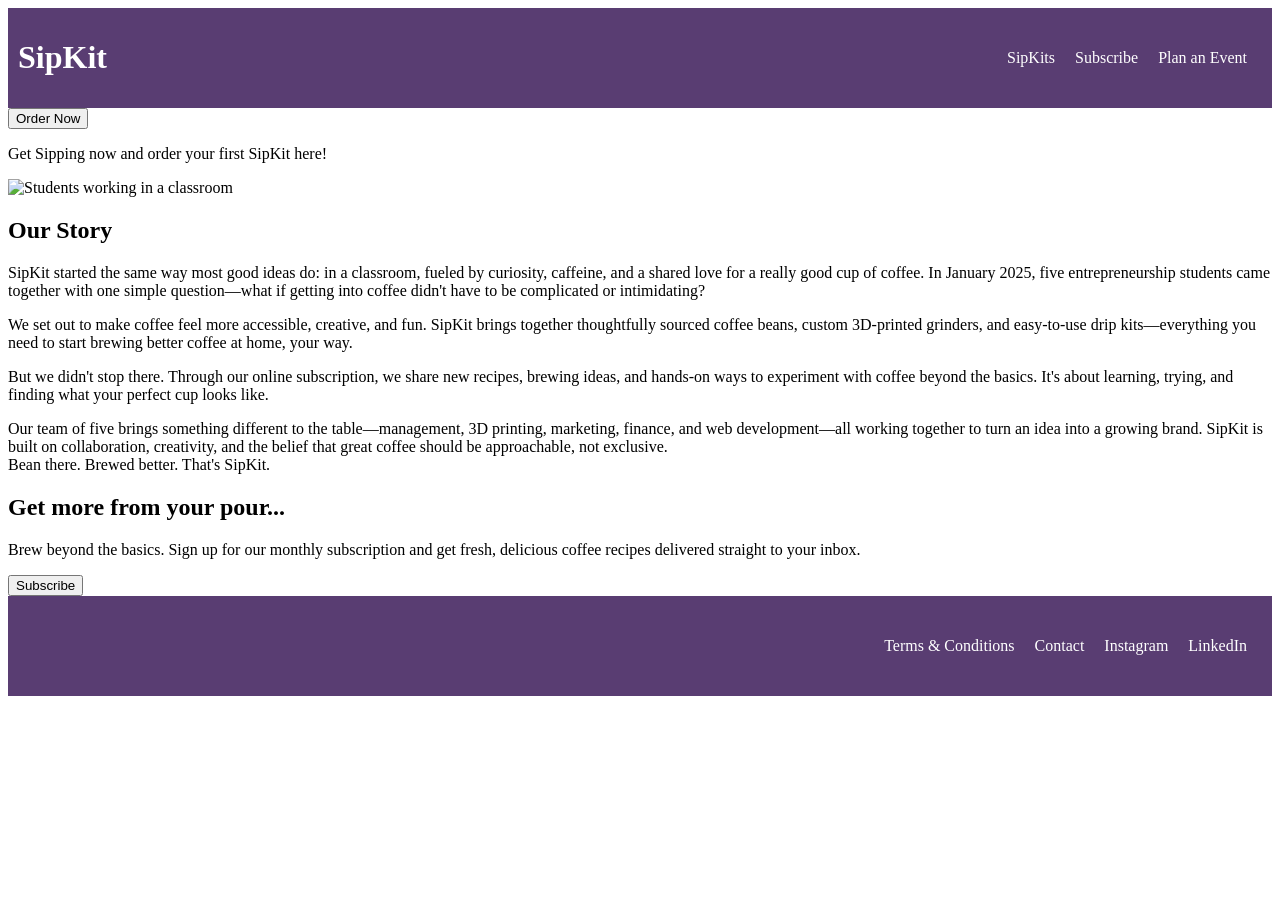
==== index.html @ 4c6873ad "Initial HTml and basic Css" ====
<!DOCTYPE html>
<html lang="en">
<head>
    <meta charset="UTF-8">
    <meta name="viewport" content="width=device-width, initial-scale=1.0">
    <link rel="stylesheet" href="styles.css">
    <title>Sipkit | Home</title>
</head>
<body>
    <header>
        <h1>SipKit</h1>
        <nav>
            <ul>
                <li><a href="sipkits.html">SipKits</a></li>
                <li><a href="subscribe.html">Subscribe</a></li>
                <li><a href="contact.html">Plan an Event</a></li>
            </ul>
        </nav>
    </header>
    <main>
        <hero>
            <div>
                <button class="hero-btn">Order Now</button>
                <p class="subtitle">Get Sipping now and order your first SipKit here!</p>
            </div>
        </hero>
        <section class="our-story">
                <img src="assets/our-story.png" alt="Students working in a classroom">
                <div>
                    <h2>Our Story</h2>
                    <p>SipKit started the same way most good ideas do: in a classroom, fueled by curiosity, caffeine, and a shared love for a really good cup of coffee. In January 2025, five entrepreneurship students came together with one simple question—what if getting into coffee didn't have to be complicated or intimidating?</p>
                    <p>We set out to make coffee feel more accessible, creative, and fun. SipKit brings together thoughtfully sourced coffee beans, custom 3D-printed grinders, and easy-to-use drip kits—everything you need to start brewing better coffee at home, your way.</p>
                    <p>But we didn't stop there. Through our online subscription, we share new recipes, brewing ideas, and hands-on ways to experiment with coffee beyond the basics. It's about learning, trying, and finding what your perfect cup looks like.</p>
                    <p>Our team of five brings something different to the table—management, 3D printing, marketing, finance, and web development—all working together to turn an idea into a growing brand. SipKit is built on collaboration, creativity, and the belief that great coffee should be approachable, not exclusive. <br> Bean there. Brewed better. That's SipKit.</p>
                </div>
        </section>
        <section class="cta-section">
            <div class="cta-content">
                <h2>Get more from your pour...</h2>
                <p>Brew beyond the basics. Sign up for our monthly subscription and get fresh, delicious coffee recipes delivered straight to your inbox.</p>
                <button class="cta-btn">Subscribe</button>
            </div>
        </section>
    </main>
    <footer>
        <nav class="footer-nav">
            <ul>
                <li><a href="">Terms & Conditions</a></li>
                <li><a href="">Contact</a></li>
                <li><a href="">Instagram</a></li>
                <li><a href="">LinkedIn</a></li>
            </ul>
        </nav>
    </footer>
</body>
</html>
---- styles.css ----
:root {
  /* Colors */
  --primary-purple: #593D72;
  --primary-background: #F9F4E9;
  --white: white;
}

header{
    display: flex;
    justify-content: space-between;
    background-color: var(--primary-purple);
    color: var(--white);
    margin: 0;
    padding: 10px;
}

nav{
    margin: 15px;
}

nav ul{
    display: flex;
    list-style: none;
    gap: 20px;
    color: var(--white);
}

a{
    text-decoration: none;
    color: var(--white);
}

footer{
    background-color: var(--primary-purple);
    color: var(--white);
    text-align: right;
    padding: 10px;
    display: flex;
    justify-content: flex-end;
}
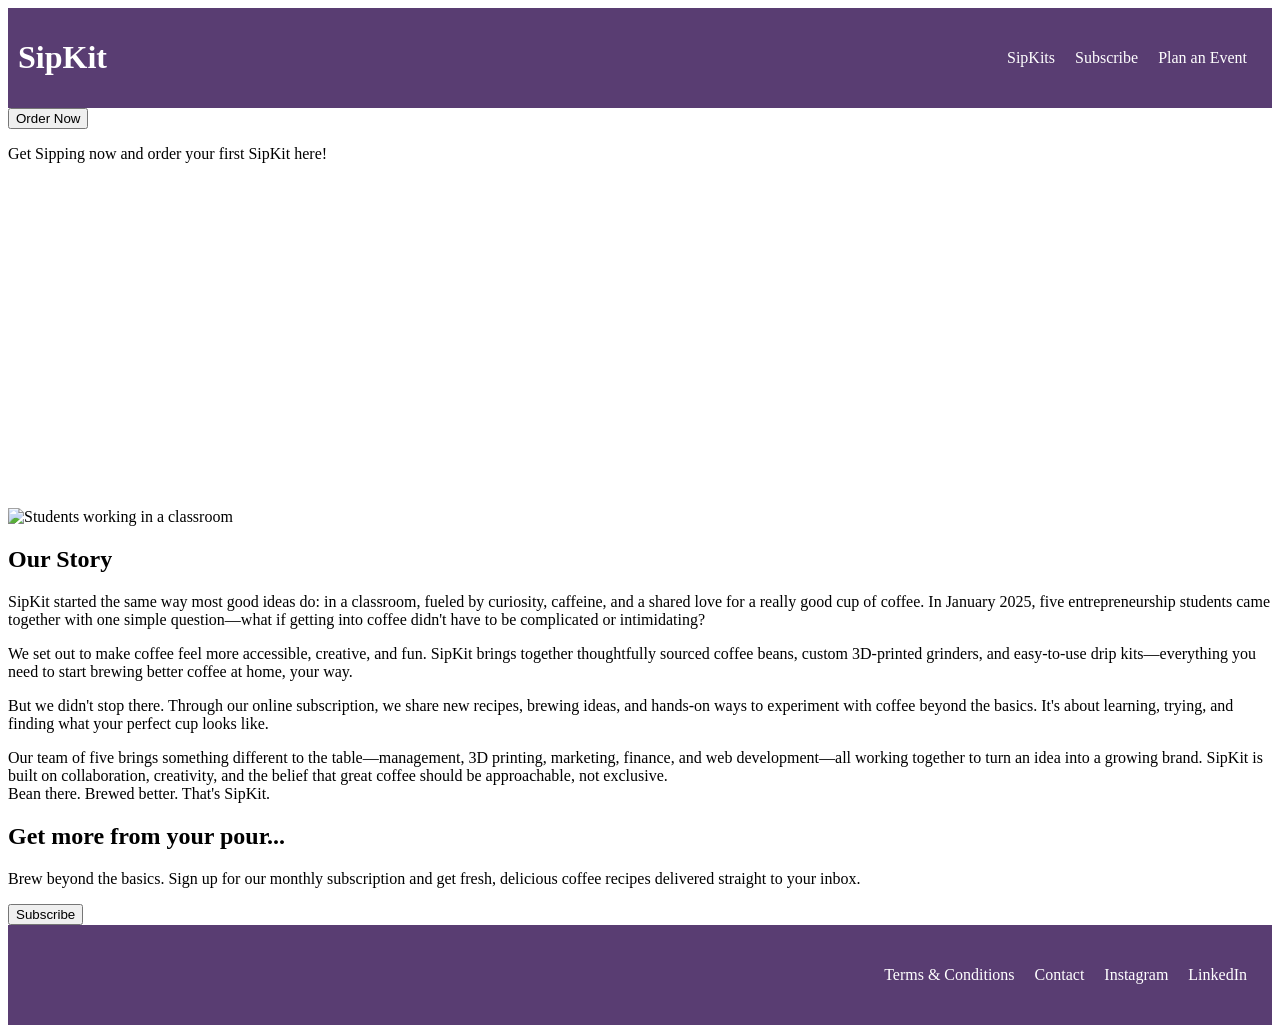
==== commit 659aa347: "image addition" ====
--- a/index.html
+++ b/index.html
@@ -18,7 +18,7 @@
         </nav>
     </header>
     <main>
-        <hero>
+        <hero class="hero">
             <div>
                 <button class="hero-btn">Order Now</button>
                 <p class="subtitle">Get Sipping now and order your first SipKit here!</p>
--- a/styles.css
+++ b/styles.css
@@ -29,6 +29,16 @@
     text-decoration: none;
     color: var(--white);
 }
+.hero{
+    display: block; /* Custom elements are inline by default */
+  width: 100%;
+
+    background-image: url('assets/hero-image.png');
+    background-size: cover;
+    background-position: center;
+    background-repeat: no-repeat;
+    height: 400px;
+}
 
 footer{
     background-color: var(--primary-purple);
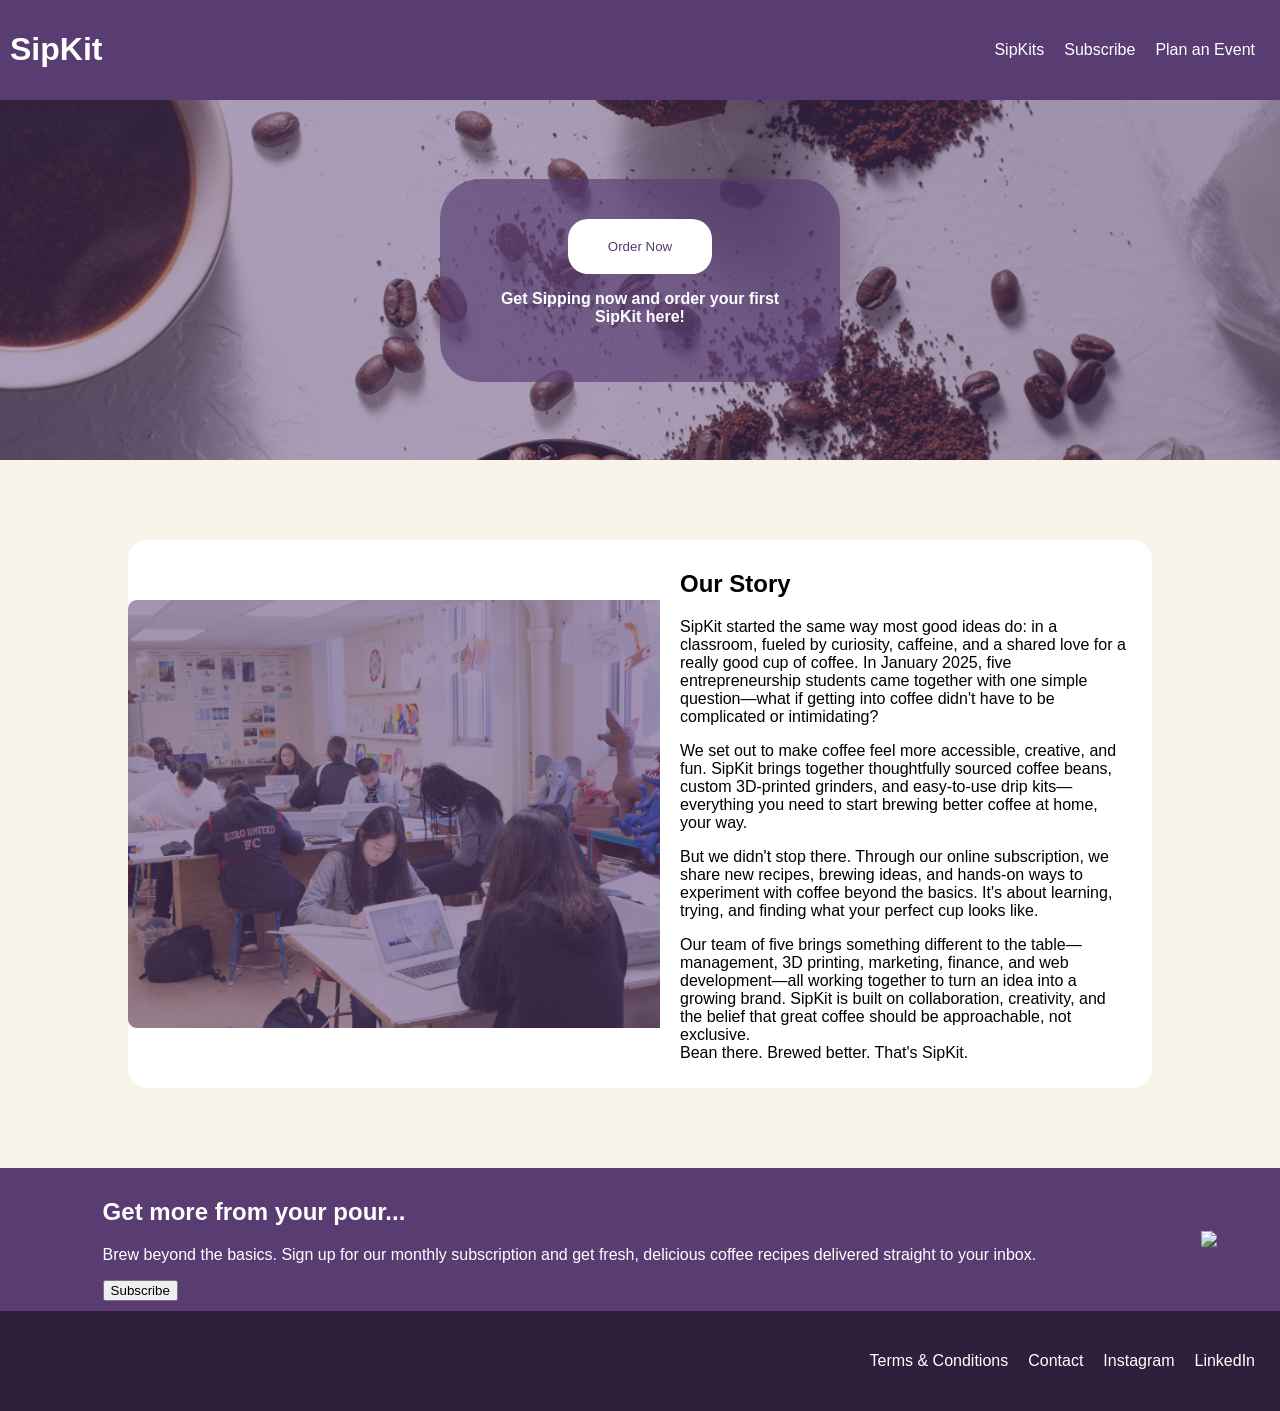
==== commit 645865ab: "sipkit fixes" ====
--- a/index.html
+++ b/index.html
@@ -12,21 +12,21 @@
         <nav>
             <ul>
                 <li><a href="sipkits.html">SipKits</a></li>
-                <li><a href="subscribe.html">Subscribe</a></li>
-                <li><a href="contact.html">Plan an Event</a></li>
+                <li><a href="#">Subscribe</a></li>
+                <li><a href="#">Plan an Event</a></li>
             </ul>
         </nav>
     </header>
     <main>
         <hero class="hero">
-            <div>
+            <div class="hero-content">
                 <button class="hero-btn">Order Now</button>
                 <p class="subtitle">Get Sipping now and order your first SipKit here!</p>
             </div>
         </hero>
         <section class="our-story">
-                <img src="assets/our-story.png" alt="Students working in a classroom">
-                <div>
+                <img src="assets/our-story-img.svg" alt="Students working in a classroom">
+                <div class="story-content">
                     <h2>Our Story</h2>
                     <p>SipKit started the same way most good ideas do: in a classroom, fueled by curiosity, caffeine, and a shared love for a really good cup of coffee. In January 2025, five entrepreneurship students came together with one simple question—what if getting into coffee didn't have to be complicated or intimidating?</p>
                     <p>We set out to make coffee feel more accessible, creative, and fun. SipKit brings together thoughtfully sourced coffee beans, custom 3D-printed grinders, and easy-to-use drip kits—everything you need to start brewing better coffee at home, your way.</p>
@@ -40,6 +40,7 @@
                 <p>Brew beyond the basics. Sign up for our monthly subscription and get fresh, delicious coffee recipes delivered straight to your inbox.</p>
                 <button class="cta-btn">Subscribe</button>
             </div>
+            <img src="assets/get-more-img.svg">
         </section>
     </main>
     <footer>
--- a/styles.css
+++ b/styles.css
@@ -1,10 +1,18 @@
 :root {
   /* Colors */
   --primary-purple: #593D72;
+  --purple-fade: rgba(89, 61, 114, 0.66);
+  --purple-dark: #2E203A;
   --primary-background: #F9F4E9;
   --white: white;
 }
+body{
+    margin: 0;
+    padding: 0;
+    font-family: 'Arial', sans-serif;
+    background-color: var(--primary-background);
 
+}
 header{
     display: flex;
     justify-content: space-between;
@@ -12,8 +20,8 @@
     color: var(--white);
     margin: 0;
     padding: 10px;
+    max-height: 100px;
 }
-
 nav{
     margin: 15px;
 }
@@ -29,22 +37,136 @@
     text-decoration: none;
     color: var(--white);
 }
+
+.hero-btn{
+    padding: 20px 40px;
+    background-color: var(--white);
+    color: var(--primary-purple);
+    border-radius: 20px;
+    border: none;
+    cursor: pointer;
+}
 .hero{
-    display: block; /* Custom elements are inline by default */
-  width: 100%;
+    display: flex; /* Custom elements are inline by default */
+    width: 100%;
+    margin: auto;
+    margin-bottom: 80px;
 
-    background-image: url('assets/hero-image.png');
+    background-image: url('assets/hero-img.png');
     background-size: cover;
     background-position: center;
     background-repeat: no-repeat;
-    height: 400px;
+    height: 40vh;
+}
+.hero-content{
+    display: flex;
+    flex-direction: column;
+    align-items: center;
+    justify-content: center;
+    align-self: center;
+    color: var(--white);
+    background-color: var(--purple-fade); /* Optional: Add a semi-transparent background for better text visibility */
+
+    width: 25%;
+    padding:40px;
+    margin: auto;
+    border-radius: 40px;
+    font-weight: bold;
+    text-align: center;
+}
+
+.our-story{
+    display: flex;
+    flex-direction: row;
+    align-items: center;
+    justify-content: space-around;
+    padding:0px;
+    width: 80%;
+    margin: auto;
+    background-color: var(--white);
+    border-radius:20px;
+
+    margin-bottom: 80px;
+}
+.story-content{
+    padding: 10px 20px;
+    height: fit-content;
+}
+
+.our-story img{
+    height: 100%;
+    margin: 0;
+}
+
+.cta-section{
+    display: flex;
+    flex-direction: row;
+    align-items: center;
+    justify-content: space-around;
+    padding:0px;
+    width: 100%;
+    margin: auto;
+    background-color: var(--primary-purple);
+    color: var(--white);
+}
+
+.cta-content{
+    padding: 10px 40px;
+    height: fit-content;
 }
 
 footer{
-    background-color: var(--primary-purple);
+    background-color: var(--purple-dark);
     color: var(--white);
     text-align: right;
     padding: 10px;
     display: flex;
     justify-content: flex-end;
 }
+
+/*Sipkit Products Page*/
+
+.sipkit-products{
+    display: flex;
+    flex-direction: row;
+    align-items: center;
+    justify-content: space-around;
+    padding:0px;
+    margin: auto;
+    margin-top: 40px;
+}
+
+.info-card {
+    background-color: var(--white);
+    border-radius: 20px;
+    width: 25%;
+    display: flex;
+    flex-direction: column;
+    align-items: center;
+    gap: 20px;
+    padding: 25px; /* Add your desired padding */
+    overflow: hidden; /* Keeps the image within the border-radius */
+}
+
+.info-card img {
+    width: calc(100% + 50px); /* Counteract the left + right padding */
+    margin: -25px -25px 0 -25px; /* Pull image to the edges, only top */
+    border-radius: 20px 20px 0 0; /* Match card's top corners */
+}
+
+.product-grid{
+    display: grid;
+    grid-template-columns: 1fr 1fr;
+    gap: 20px;
+    width: 30%;
+}
+
+.product-card{
+    width: 20%;
+    background-color: var(--white);
+    margin: 0px;
+}
+
+.product-card img{
+    width: 100%;
+}
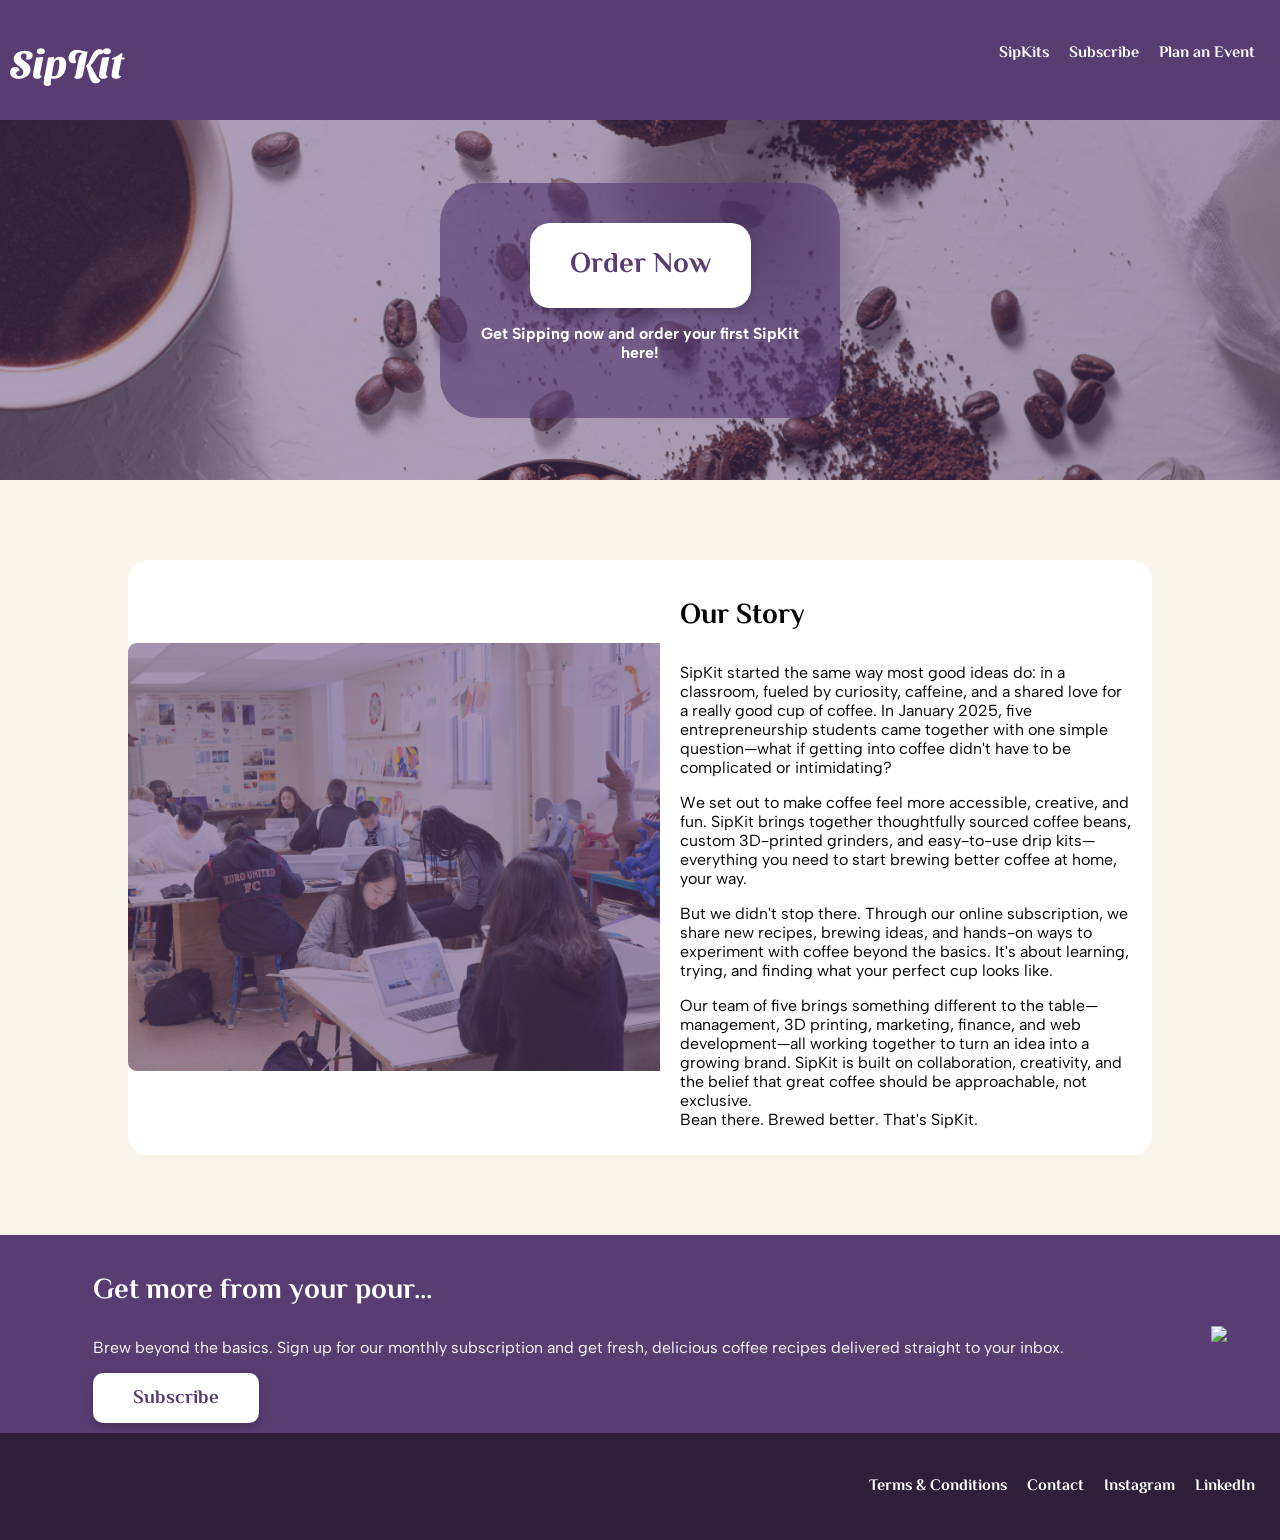
==== commit 114422f5: "product page and home page" ====
--- a/index.html
+++ b/index.html
@@ -8,7 +8,7 @@
 </head>
 <body>
     <header>
-        <h1>SipKit</h1>
+        <h1><a href="index.html">SipKit</a></h1>
         <nav>
             <ul>
                 <li><a href="sipkits.html">SipKits</a></li>
--- a/styles.css
+++ b/styles.css
@@ -2,14 +2,34 @@
   /* Colors */
   --primary-purple: #593D72;
   --purple-fade: rgba(89, 61, 114, 0.66);
+  --purple-light: #c5a9e9;
+  --purple-lightest: #fdf7ff;
   --purple-dark: #2E203A;
   --primary-background: #F9F4E9;
   --white: white;
 }
+
+@font-face{
+    font-family: 'body-text';
+    src: url('assets/AlbertSans-VariableFont_wght.ttf') format('truetype');
+}
+
+@font-face{
+    font-family: 'header-text';
+    src: url('assets/ElMessiri-VariableFont_wght.ttf') format('truetype');
+    font-weight: 700;
+}
+
+@font-face{
+    font-family: 'special-text';
+    src: url('assets/SansitaSwashed-VariableFont_wght.ttf') format('truetype');
+    font-weight: 700;
+}
+
 body{
     margin: 0;
     padding: 0;
-    font-family: 'Arial', sans-serif;
+    font-family: 'body-text', sans-serif;
     background-color: var(--primary-background);
 
 }
@@ -22,6 +42,17 @@
     padding: 10px;
     max-height: 100px;
 }
+
+h1{
+    font-family: 'special-text', serif;
+    font-size: 2.5em;
+    margin: 0px ,auto;
+    padding: 0px;
+}
+h2{
+    font-family: 'header-text', serif;
+    font-size: 1.8em;
+}
 nav{
     margin: 15px;
 }
@@ -38,6 +69,13 @@
     color: var(--white);
 }
 
+li a:hover{
+    color: var(--purple-light);
+}
+
+li a{
+    font-family: 'header-text', serif;
+}
 .hero-btn{
     padding: 20px 40px;
     background-color: var(--white);
@@ -45,6 +83,13 @@
     border-radius: 20px;
     border: none;
     cursor: pointer;
+    font-family: 'header-text', serif;
+    font-size: 1.8em;
+    box-shadow: 0 4px 8px rgba(0, 0, 0, 0.2);
+}
+
+.hero-btn:hover{
+    background-color: var(--purple-lightest);
 }
 .hero{
     display: flex; /* Custom elements are inline by default */
@@ -85,7 +130,6 @@
     margin: auto;
     background-color: var(--white);
     border-radius:20px;
-
     margin-bottom: 80px;
 }
 .story-content{
@@ -114,6 +158,23 @@
     padding: 10px 40px;
     height: fit-content;
 }
+.cta-btn{
+    padding: 10px 40px;
+    background-color: var(--white);
+    color: var(--primary-purple);
+    border-radius: 10px;
+    border: none;
+    cursor: pointer;
+    box-shadow: 0 4px 8px rgba(0, 0, 0, 0.2);
+
+    font-family: 'header-text', serif;
+    font-size: 1.2em;
+}
+
+.cta-btn:hover{
+    background-color: var(--purple-light);
+    color: var(--white);
+}
 
 footer{
     background-color: var(--purple-dark);
@@ -125,13 +186,13 @@
 }
 
 /*Sipkit Products Page*/
-
-.sipkit-products{
-    display: flex;
-    flex-direction: row;
-    align-items: center;
-    justify-content: space-around;
-    padding:0px;
+.sipkit-products {
+    display: flex;
+    flex-direction: row;
+    align-items: stretch; /* Makes children stretch to the same height */
+    justify-content: center;
+    gap: 100px;
+    padding: 0px;
     margin: auto;
     margin-top: 40px;
 }
@@ -139,34 +200,72 @@
 .info-card {
     background-color: var(--white);
     border-radius: 20px;
-    width: 25%;
+    width: 30%;
     display: flex;
     flex-direction: column;
     align-items: center;
     gap: 20px;
-    padding: 25px; /* Add your desired padding */
-    overflow: hidden; /* Keeps the image within the border-radius */
+    padding: 25px;
+    overflow: hidden;
 }
 
 .info-card img {
-    width: calc(100% + 50px); /* Counteract the left + right padding */
-    margin: -25px -25px 0 -25px; /* Pull image to the edges, only top */
-    border-radius: 20px 20px 0 0; /* Match card's top corners */
-}
-
-.product-grid{
+    width: calc(100% + 50px);
+    margin: -25px -25px 0 -25px;
+    border-radius: 20px 20px 0 0;
+}
+.info-card h2 {
+    margin: 10px 0px;
+    font-size: 1.5em;
+    align-self: flex-start;
+}
+.product-grid {
     display: grid;
     grid-template-columns: 1fr 1fr;
+    gap: 20px 40px;
+    width: 40%;
+    align-content: center; /* Vertically centers the rows within the grid's height */
+}
+
+.product-card {
+    background-color: var(--white);
+    margin: 0px;
+    padding: 10px;
+    border-radius: 20px;
+    width: 100%;
+}
+
+.product-card img {
+    width: 100%;
+    height: 200px; /* Adjust to your liking */
+    object-fit: cover; /* Crops the image to fill the rectangle */
+    border-radius: 10px;
+}
+
+.product-card:hover{
+    cursor: pointer;
+    box-shadow: 0 4px 8px rgba(0, 0, 0, 0.2);
+}
+
+/*More section*/
+.more-section{
+    display: flex;
+    flex-direction: row;
+    align-items: center;
+    justify-content: space-around;
+    padding: 40px;
+    max-width: 100%;
+    margin: 0px;
+    margin-top: 80px;
+    background-color: var(--primary-purple);
+    color: var(--white);
+}
+
+.more-content{
+    width: 50%;
+}
+
+.btn-group{
+    display: flex;
     gap: 20px;
-    width: 30%;
-}
-
-.product-card{
-    width: 20%;
-    background-color: var(--white);
-    margin: 0px;
-}
-
-.product-card img{
-    width: 100%;
 }
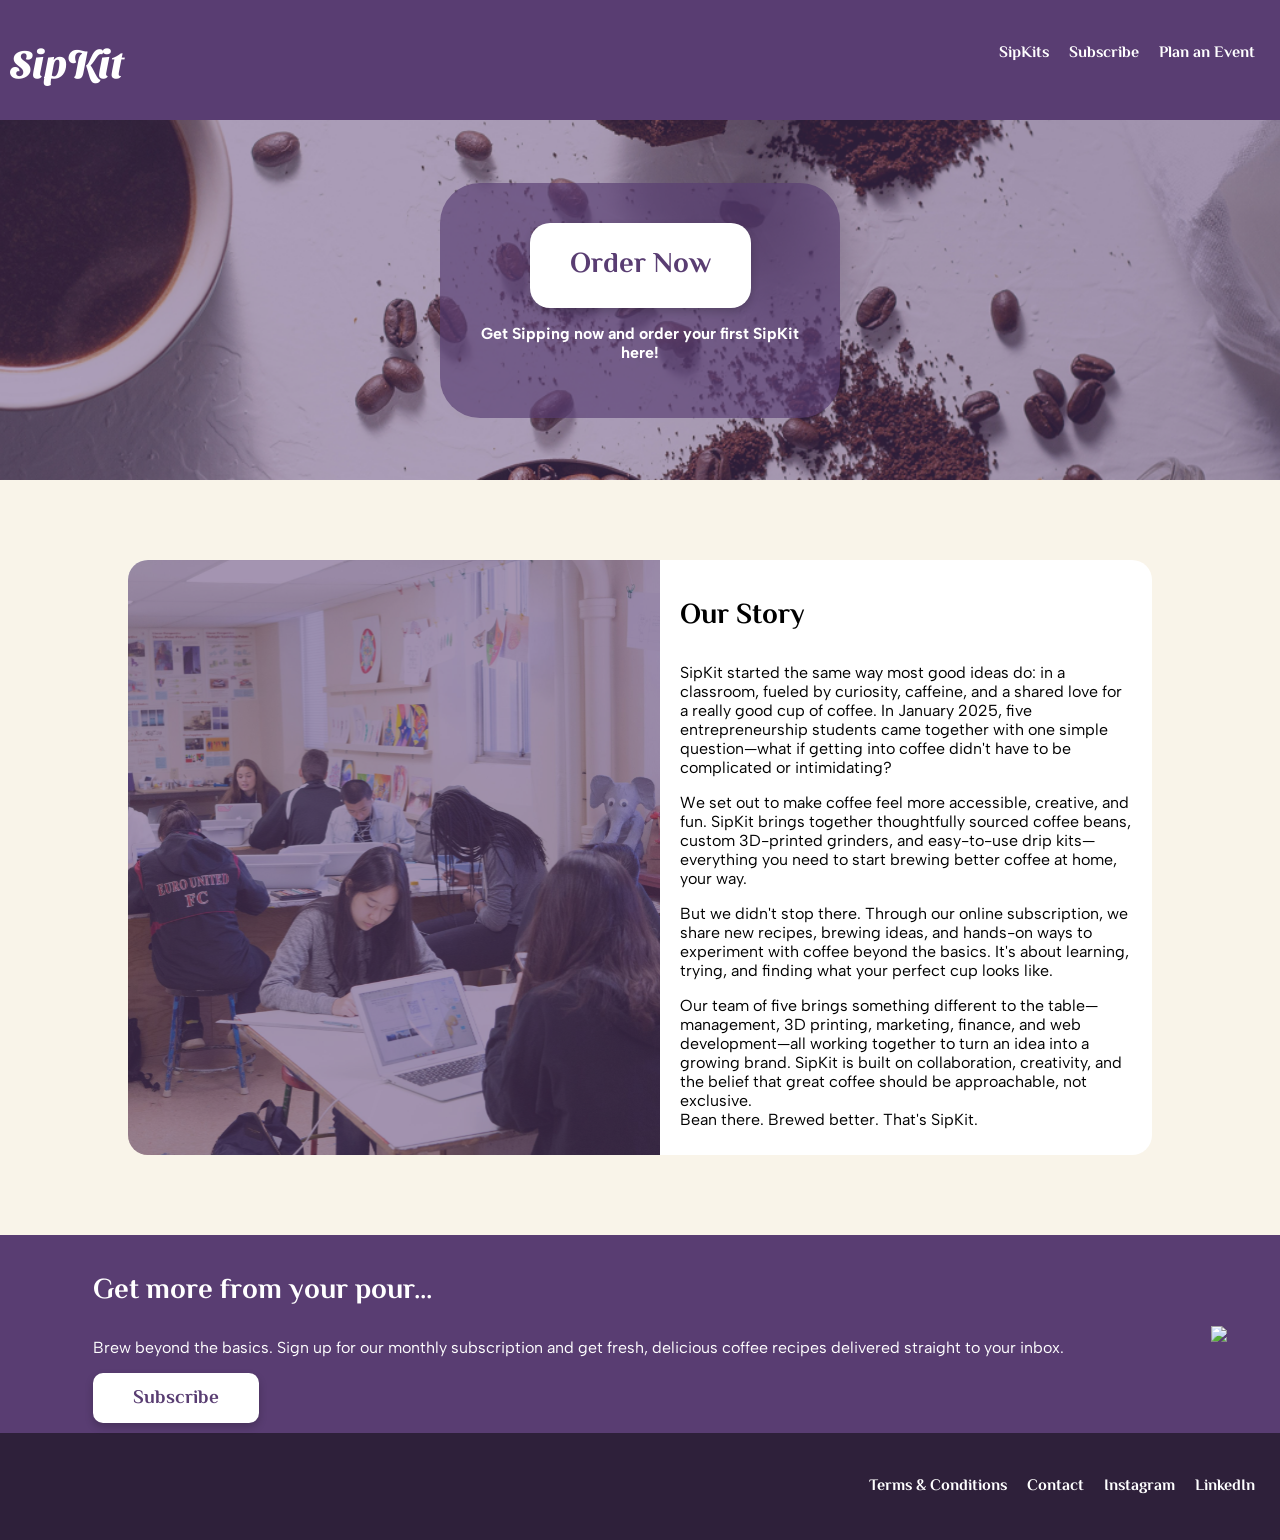
==== commit a5ed5940: "small fixes" ====
--- a/index.html
+++ b/index.html
@@ -20,7 +20,7 @@
     <main>
         <hero class="hero">
             <div class="hero-content">
-                <button class="hero-btn">Order Now</button>
+                <button class="hero-btn"><a href="sipkits.html">Order Now</a></button>
                 <p class="subtitle">Get Sipping now and order your first SipKit here!</p>
             </div>
         </hero>
--- a/styles.css
+++ b/styles.css
@@ -76,6 +76,35 @@
 li a{
     font-family: 'header-text', serif;
 }
+
+.hero{
+    display: flex; /* Custom elements are inline by default */
+    width: 100%;
+    margin: auto;
+    margin-bottom: 80px;
+
+    background-image: url('assets/hero-img.png');
+    background-size: cover;
+    background-position: center;
+    background-repeat: no-repeat;
+    height: 40vh;
+}
+.hero-content{
+    display: flex;
+    flex-direction: column;
+    align-items: center;
+    justify-content: center;
+    align-self: center;
+    color: var(--white);
+    background-color: var(--purple-fade); /* Optional: Add a semi-transparent background for better text visibility */
+
+    width: 25%;
+    padding:40px;
+    margin: auto;
+    border-radius: 40px;
+    font-weight: bold;
+    text-align: center;
+}
 .hero-btn{
     padding: 20px 40px;
     background-color: var(--white);
@@ -88,58 +117,38 @@
     box-shadow: 0 4px 8px rgba(0, 0, 0, 0.2);
 }
 
+.hero-btn a{
+    color: var(--primary-purple);
+}
+
 .hero-btn:hover{
     background-color: var(--purple-lightest);
 }
-.hero{
-    display: flex; /* Custom elements are inline by default */
-    width: 100%;
-    margin: auto;
+.our-story {
+    display: flex;
+    flex-direction: row;
+    align-items: stretch;
+    justify-content: space-around;
+    padding: 0px;
+    width: 80%;
+    margin: auto;
+    background-color: var(--white);
+    border-radius: 20px;
     margin-bottom: 80px;
-
-    background-image: url('assets/hero-img.png');
-    background-size: cover;
-    background-position: center;
-    background-repeat: no-repeat;
-    height: 40vh;
-}
-.hero-content{
-    display: flex;
-    flex-direction: column;
-    align-items: center;
-    justify-content: center;
-    align-self: center;
-    color: var(--white);
-    background-color: var(--purple-fade); /* Optional: Add a semi-transparent background for better text visibility */
-
-    width: 25%;
-    padding:40px;
-    margin: auto;
-    border-radius: 40px;
-    font-weight: bold;
-    text-align: center;
-}
-
-.our-story{
-    display: flex;
-    flex-direction: row;
-    align-items: center;
-    justify-content: space-around;
-    padding:0px;
-    width: 80%;
-    margin: auto;
-    background-color: var(--white);
-    border-radius:20px;
-    margin-bottom: 80px;
+    overflow: hidden;
+}
+
+.our-story > img {
+    display: block;
+    width: auto;
+    height: auto;
+    min-height: 100%;
+    flex-shrink: 0;
+    object-fit: cover;
 }
 .story-content{
     padding: 10px 20px;
     height: fit-content;
-}
-
-.our-story img{
-    height: 100%;
-    margin: 0;
 }
 
 .cta-section{
@@ -172,8 +181,7 @@
 }
 
 .cta-btn:hover{
-    background-color: var(--purple-light);
-    color: var(--white);
+    background-color: var(--purple-lightest);
 }
 
 footer{
@@ -245,6 +253,7 @@
 .product-card:hover{
     cursor: pointer;
     box-shadow: 0 4px 8px rgba(0, 0, 0, 0.2);
+    background-color: var(--purple-lightest);
 }
 
 /*More section*/
@@ -268,4 +277,102 @@
 .btn-group{
     display: flex;
     gap: 20px;
+}
+
+@media (max-width: 768px) {
+
+    /* Header */
+    header {
+        flex-direction: column;
+        align-items: center;
+        max-height: none;
+    }
+
+    nav ul {
+        gap: 10px;
+        padding: 0;
+        flex-wrap: wrap;
+        justify-content: center;
+    }
+    nav li{
+        padding: 0px 5px;
+    }
+
+    /* Hero */
+    .hero {
+        height: 50vh;
+        margin-bottom: 40px;
+    }
+
+    .hero-content {
+        width: 70%;
+        padding: 20px;
+    }
+
+    .hero-btn {
+        font-size: 1.2em;
+        padding: 15px 30px;
+    }
+
+    /* Our Story */
+    .our-story {
+        flex-direction: column;
+        width: 90%;
+        margin-bottom: 40px;
+    }
+
+    .our-story img {
+        width: 100%;
+        height: auto;
+    }
+
+    /* CTA */
+    .cta-section {
+        flex-direction: column;
+        text-align: center;
+        padding: 20px;
+          box-sizing: border-box; /* Prevents padding from adding to the width */
+        overflow: hidden;
+    }
+
+    .cta-content {
+        padding: 10px 20px;
+    }
+
+    /* Products Page */
+    .sipkit-products {
+        flex-direction: column;
+        align-items: center;
+        gap: 40px;
+        margin-top: 20px;
+        padding: 0 20px;
+    }
+
+    .info-card {
+        width: 85%;
+    }
+
+    .product-grid {
+        width: 85%;
+        grid-template-columns: 1fr; /* Single column, cards stack into 1x4 */
+        gap: 15px;
+    }
+
+    /* More Section */
+    .more-section {
+        flex-direction: column;
+        padding: 20px;
+        margin-top: 40px;
+        text-align: center;
+    }
+
+    .more-content {
+        width: 90%;
+    }
+
+    .btn-group {
+        flex-direction: column;
+        align-items: center;
+        gap: 10px;
+    }
 }
